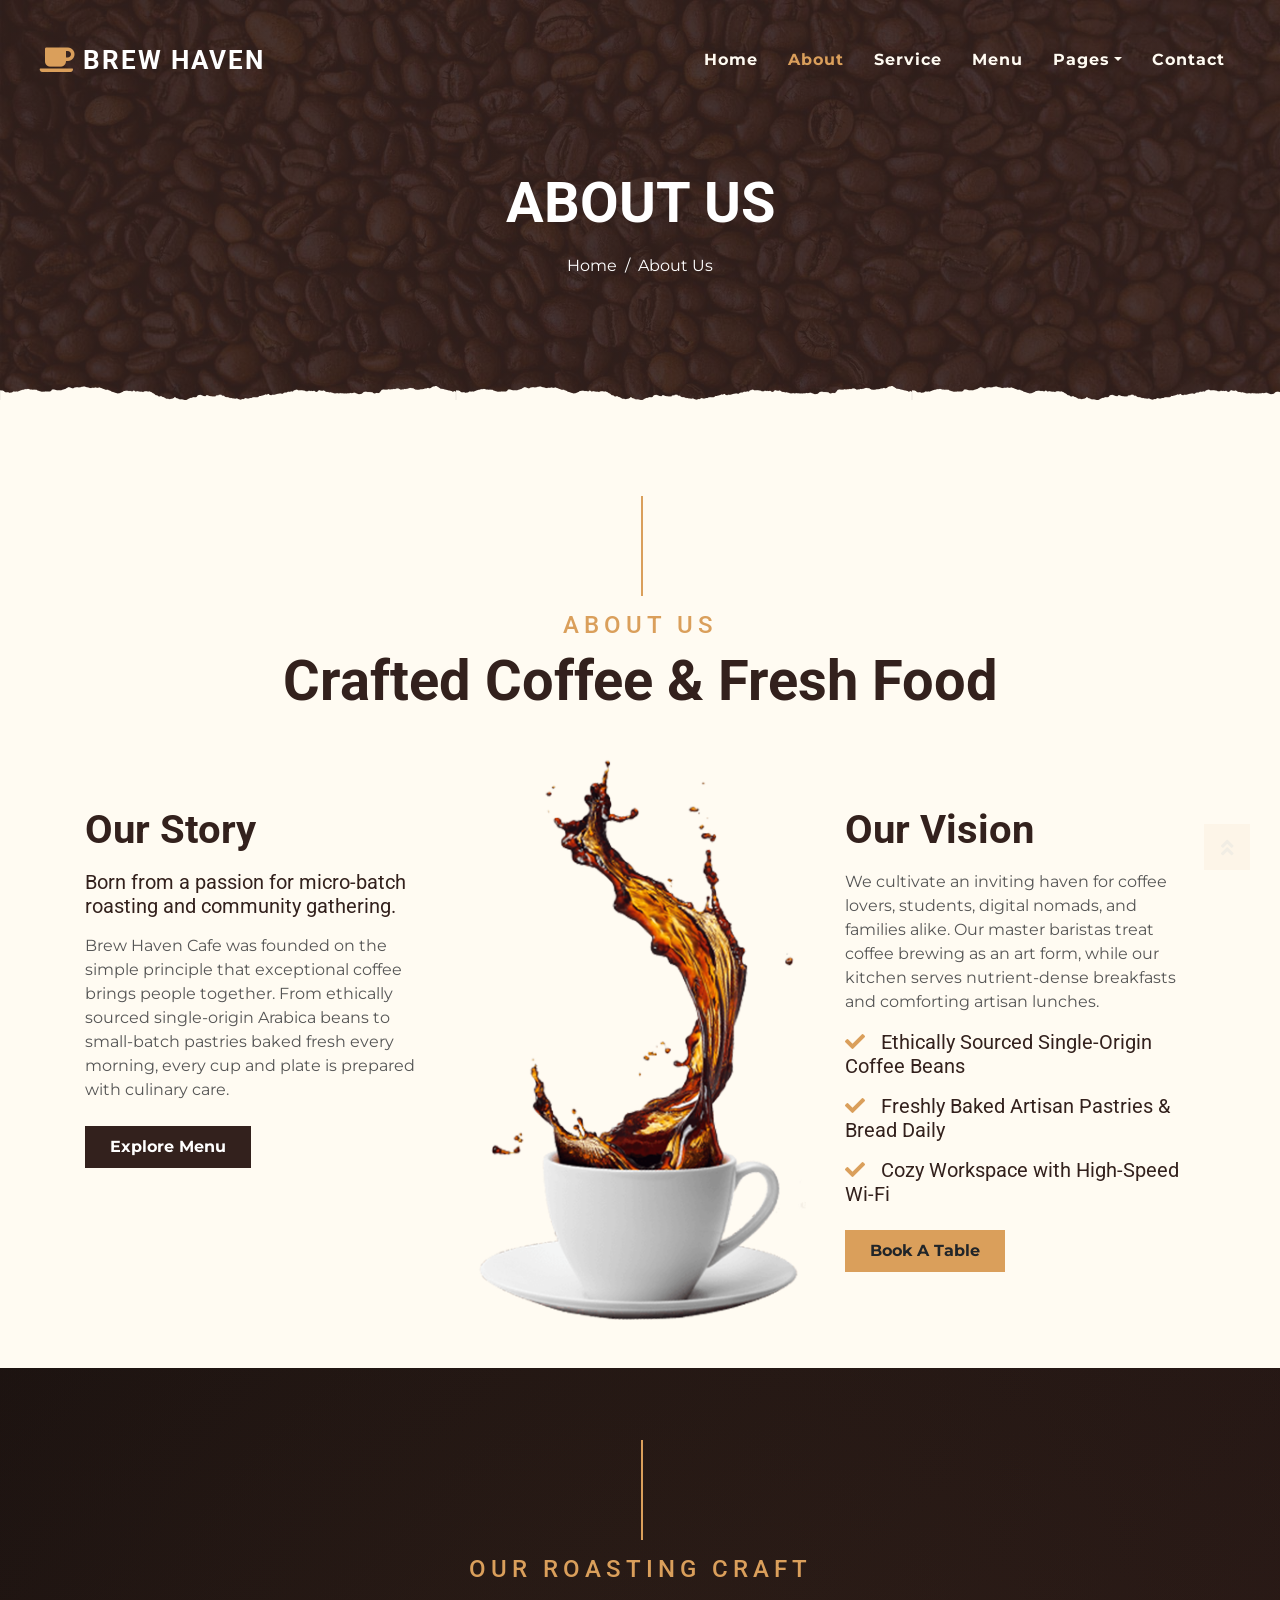
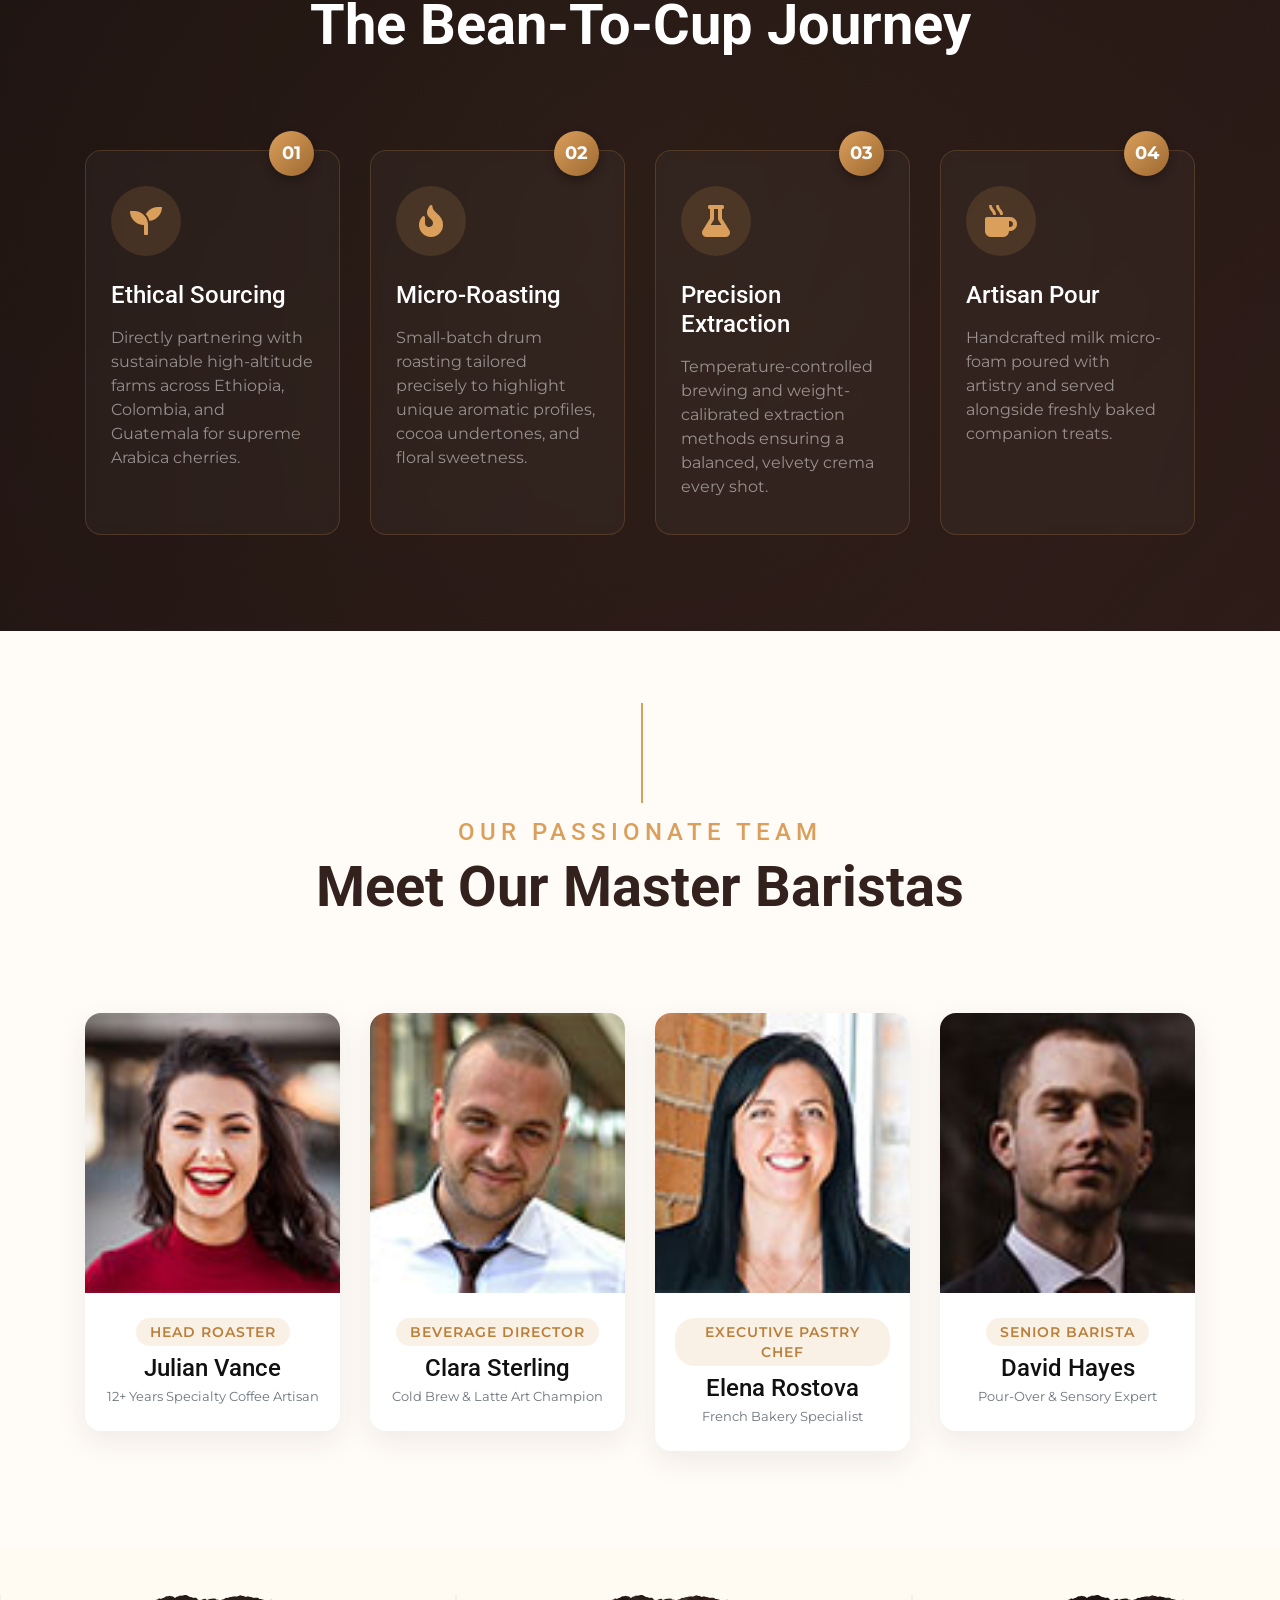
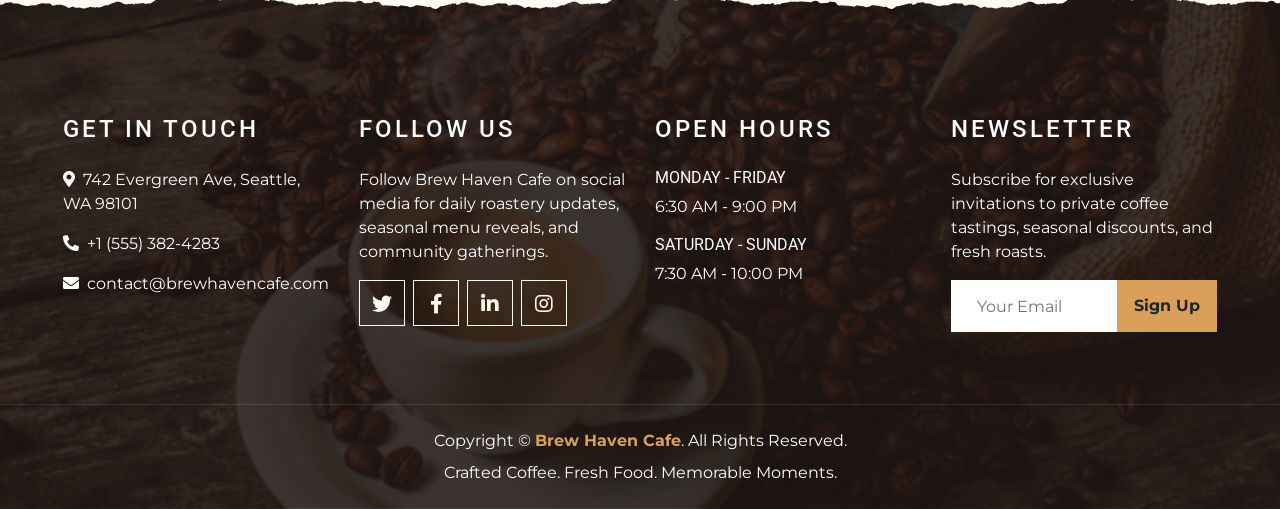
==== about.html @ 4aa2dfe3 "feat: Brew Haven Cafe - Full Premium Rebrand - Applied Dark Tech & Artisan design system site-wide -" ====
<!DOCTYPE html>
<html lang="en">

<head>
    <meta charset="utf-8">
    <title>About Us - Brew Haven Cafe</title>
    <meta content="width=device-width, initial-scale=1.0" name="viewport">
    <meta content="Brew Haven Cafe Story, Artisan Coffee Roasters, Organic Bakery, Specialty Coffee Seattle" name="keywords">
    <meta content="Discover the story and passion behind Brew Haven Cafe, serving handcrafted single-origin coffee and artisan food in a warm community setting." name="description">

    <!-- Favicon -->
    <link rel="icon" type="image/png" href="img/favicon.png">
    <link rel="apple-touch-icon" href="img/favicon.png">
    <meta name="theme-color" content="#33211D">

    <!-- Google Font -->
    <link rel="preconnect" href="https://fonts.gstatic.com">
    <link href="https://fonts.googleapis.com/css2?family=Montserrat:wght@200;400;600;700&family=Roboto:wght@400;500;700&display=swap" rel="stylesheet"> 

    <!-- Font Awesome -->
    <link href="https://cdnjs.cloudflare.com/ajax/libs/font-awesome/5.10.0/css/all.min.css" rel="stylesheet">

    <!-- Libraries Stylesheet -->
    <link href="lib/owlcarousel/assets/owl.carousel.min.css" rel="stylesheet">
    <link href="lib/tempusdominus/css/tempusdominus-bootstrap-4.min.css" rel="stylesheet" />

    <!-- Customized Bootstrap Stylesheet -->
    <link href="css/style.min.css" rel="stylesheet">

    <!-- Custom Coffee Cursor -->
    <link href="css/cursor.css" rel="stylesheet">

    <!-- Unique Custom Animations & Section Styles -->
    <style>
        /* Keyframe Animations */
        @keyframes floatPulse {
            0% { transform: translateY(0px); box-shadow: 0 5px 15px rgba(218, 159, 91, 0.2); }
            50% { transform: translateY(-8px); box-shadow: 0 15px 25px rgba(218, 159, 91, 0.4); }
            100% { transform: translateY(0px); box-shadow: 0 5px 15px rgba(218, 159, 91, 0.2); }
        }

        @keyframes iconRotateGlow {
            0% { transform: rotate(0deg) scale(1); }
            50% { transform: rotate(180deg) scale(1.1); }
            100% { transform: rotate(360deg) scale(1); }
        }

        /* Section 1: Bean-To-Cup Craft Journey Styles */
        .craft-journey-sec {
            background: linear-gradient(135deg, #1b1210 0%, #2b1a17 100%);
            position: relative;
            overflow: hidden;
        }

        .craft-journey-sec::before {
            content: '';
            position: absolute;
            top: -50%;
            left: -50%;
            width: 200%;
            height: 200%;
            background: radial-gradient(circle, rgba(218, 159, 91, 0.05) 0%, transparent 60%);
            pointer-events: none;
        }

        .craft-card {
            background: rgba(255, 255, 255, 0.03);
            border: 1px solid rgba(218, 159, 91, 0.2);
            border-radius: 16px;
            padding: 35px 25px;
            transition: all 0.4s cubic-bezier(0.165, 0.84, 0.44, 1);
            position: relative;
            z-index: 1;
            height: 100%;
            backdrop-filter: blur(5px);
        }

        .craft-card:hover {
            transform: translateY(-12px);
            background: rgba(255, 255, 255, 0.07);
            border-color: #da9f5b;
            box-shadow: 0 20px 40px rgba(0, 0, 0, 0.5), 0 0 20px rgba(218, 159, 91, 0.3);
        }

        .craft-step-badge {
            position: absolute;
            top: -20px;
            right: 25px;
            width: 45px;
            height: 45px;
            background: linear-gradient(135deg, #da9f5b, #9e6931);
            color: #ffffff;
            font-weight: 700;
            font-size: 1.1rem;
            border-radius: 50%;
            display: flex;
            align-items: center;
            justify-content: center;
            box-shadow: 0 4px 10px rgba(0, 0, 0, 0.3);
            transition: all 0.3s ease;
        }

        .craft-card:hover .craft-step-badge {
            transform: scale(1.15) rotate(10deg);
            background: linear-gradient(135deg, #ffffff, #da9f5b);
            color: #33211d;
        }

        .craft-icon-box {
            width: 70px;
            height: 70px;
            border-radius: 50%;
            background: rgba(218, 159, 91, 0.15);
            color: #da9f5b;
            display: flex;
            align-items: center;
            justify-content: center;
            font-size: 2rem;
            margin-bottom: 25px;
            transition: all 0.4s ease;
            animation: floatPulse 4s infinite ease-in-out;
        }

        .craft-card:hover .craft-icon-box {
            background: #da9f5b;
            color: #ffffff;
            animation: iconRotateGlow 0.8s ease forwards;
        }

        /* Section 2: Master Artisans & Baristas Styles */
        .barista-sec {
            background: #fffbf7;
            position: relative;
        }

        .barista-card {
            border-radius: 16px;
            overflow: hidden;
            background: #ffffff;
            box-shadow: 0 10px 30px rgba(51, 33, 29, 0.08);
            transition: all 0.4s ease;
            position: relative;
        }

        .barista-card:hover {
            transform: translateY(-10px);
            box-shadow: 0 20px 40px rgba(51, 33, 29, 0.18);
        }

        .barista-img-wrap {
            position: relative;
            overflow: hidden;
            height: 280px;
        }

        .barista-img-wrap img {
            width: 100%;
            height: 100%;
            object-fit: cover;
            transition: transform 0.6s cubic-bezier(0.165, 0.84, 0.44, 1);
        }

        .barista-card:hover .barista-img-wrap img {
            transform: scale(1.12);
        }

        .barista-social-overlay {
            position: absolute;
            top: 0;
            left: 0;
            width: 100%;
            height: 100%;
            background: rgba(51, 33, 29, 0.75);
            display: flex;
            align-items: center;
            justify-content: center;
            gap: 12px;
            opacity: 0;
            transition: all 0.4s ease;
            backdrop-filter: blur(3px);
        }

        .barista-card:hover .barista-social-overlay {
            opacity: 1;
        }

        .barista-social-btn {
            width: 42px;
            height: 42px;
            border-radius: 50%;
            background: #da9f5b;
            color: #ffffff;
            display: flex;
            align-items: center;
            justify-content: center;
            font-size: 1.1rem;
            text-decoration: none;
            transition: all 0.3s ease;
            transform: translateY(20px);
        }

        .barista-card:hover .barista-social-btn {
            transform: translateY(0);
        }

        .barista-social-btn:hover {
            background: #ffffff;
            color: #33211d;
            transform: scale(1.15) !important;
        }

        .barista-info {
            padding: 25px 20px;
            position: relative;
        }

        .barista-title-tag {
            display: inline-block;
            padding: 4px 14px;
            background: rgba(218, 159, 91, 0.15);
            color: #ba7f3b;
            font-size: 0.85rem;
            font-weight: 600;
            border-radius: 20px;
            margin-bottom: 8px;
            text-transform: uppercase;
            letter-spacing: 1px;
        }
    </style>
</head>

<body>
    <!-- Navbar Start -->
    <div class="container-fluid p-0 nav-bar">
        <nav class="navbar navbar-expand-lg bg-none navbar-dark py-3">
            <a href="index.html" class="navbar-brand px-lg-4 m-0 d-flex align-items-center">
                <i class="fa fa-coffee text-primary mr-2" style="font-size: 1.75rem;"></i>
                <h2 class="m-0 font-weight-bold text-uppercase text-white" style="font-size: 1.6rem; letter-spacing: 2px;">BREW HAVEN</h2>
            </a>
            <button type="button" class="navbar-toggler" data-toggle="collapse" data-target="#navbarCollapse">
                <span class="navbar-toggler-icon"></span>
            </button>
            <div class="collapse navbar-collapse justify-content-between" id="navbarCollapse">
                <div class="navbar-nav ml-auto p-4">
                    <a href="index.html" class="nav-item nav-link">Home</a>
                    <a href="about.html" class="nav-item nav-link active">About</a>
                    <a href="service.html" class="nav-item nav-link">Service</a>
                    <a href="menu.html" class="nav-item nav-link">Menu</a>
                    <div class="nav-item dropdown">
                        <a href="#" class="nav-link dropdown-toggle" data-toggle="dropdown">Pages</a>
                        <div class="dropdown-menu text-capitalize">
                            <a href="reservation.html" class="dropdown-item">Reservation</a>
                            <a href="testimonial.html" class="dropdown-item">Testimonial</a>
                        </div>
                    </div>
                    <a href="contact.html" class="nav-item nav-link">Contact</a>
                </div>
            </div>
        </nav>
    </div>
    <!-- Navbar End -->


    <!-- Page Header Start -->
    <div class="container-fluid page-header mb-5 position-relative overlay-bottom">
        <div class="d-flex flex-column align-items-center justify-content-center pt-0 pt-lg-5" style="min-height: 400px">
            <h1 class="display-4 mb-3 mt-0 mt-lg-5 text-white text-uppercase">About Us</h1>
            <div class="d-inline-flex mb-lg-5">
                <p class="m-0 text-white"><a class="text-white" href="index.html">Home</a></p>
                <p class="m-0 text-white px-2">/</p>
                <p class="m-0 text-white">About Us</p>
            </div>
        </div>
    </div>
    <!-- Page Header End -->


    <!-- About Start -->
    <div class="container-fluid py-5">
        <div class="container">
            <div class="section-title">
                <h4 class="text-primary text-uppercase" style="letter-spacing: 5px;">About Us</h4>
                <h1 class="display-4">Crafted Coffee & Fresh Food</h1>
            </div>
            <div class="row">
                <div class="col-lg-4 py-0 py-lg-5">
                    <h1 class="mb-3">Our Story</h1>
                    <h5 class="mb-3">Born from a passion for micro-batch roasting and community gathering.</h5>
                    <p>Brew Haven Cafe was founded on the simple principle that exceptional coffee brings people together. From ethically sourced single-origin Arabica beans to small-batch pastries baked fresh every morning, every cup and plate is prepared with culinary care.</p>
                    <a href="menu.html" class="btn btn-secondary font-weight-bold py-2 px-4 mt-2">Explore Menu</a>
                </div>
                <div class="col-lg-4 py-5 py-lg-0" style="min-height: 500px;">
                    <div class="position-relative h-100">
                        <img class="position-absolute w-100 h-100" src="img/about.png" style="object-fit: cover;" alt="Brew Haven Cafe Ambience">
                    </div>
                </div>
                <div class="col-lg-4 py-0 py-lg-5">
                    <h1 class="mb-3">Our Vision</h1>
                    <p>We cultivate an inviting haven for coffee lovers, students, digital nomads, and families alike. Our master baristas treat coffee brewing as an art form, while our kitchen serves nutrient-dense breakfasts and comforting artisan lunches.</p>
                    <h5 class="mb-3"><i class="fa fa-check text-primary mr-3"></i>Ethically Sourced Single-Origin Coffee Beans</h5>
                    <h5 class="mb-3"><i class="fa fa-check text-primary mr-3"></i>Freshly Baked Artisan Pastries & Bread Daily</h5>
                    <h5 class="mb-3"><i class="fa fa-check text-primary mr-3"></i>Cozy Workspace with High-Speed Wi-Fi</h5>
                    <a href="reservation.html" class="btn btn-primary font-weight-bold py-2 px-4 mt-2">Book A Table</a>
                </div>
            </div>
        </div>
    </div>
    <!-- About End -->


    <!-- NEW UNIQUE SECTION 1: Bean-To-Cup Craft Journey Start -->
    <div class="container-fluid py-5 craft-journey-sec">
        <div class="container py-4">
            <div class="section-title text-center mb-5">
                <h4 class="text-primary text-uppercase" style="letter-spacing: 5px;">Our Roasting Craft</h4>
                <h1 class="display-4 text-white">The Bean-To-Cup Journey</h1>
            </div>
            <div class="row">
                <div class="col-lg-3 col-md-6 mb-4">
                    <div class="craft-card">
                        <div class="craft-step-badge">01</div>
                        <div class="craft-icon-box">
                            <i class="fa fa-seedling"></i>
                        </div>
                        <h4 class="text-white mb-3">Ethical Sourcing</h4>
                        <p class="text-white-50 m-0">Directly partnering with sustainable high-altitude farms across Ethiopia, Colombia, and Guatemala for supreme Arabica cherries.</p>
                    </div>
                </div>
                <div class="col-lg-3 col-md-6 mb-4">
                    <div class="craft-card">
                        <div class="craft-step-badge">02</div>
                        <div class="craft-icon-box">
                            <i class="fa fa-fire"></i>
                        </div>
                        <h4 class="text-white mb-3">Micro-Roasting</h4>
                        <p class="text-white-50 m-0">Small-batch drum roasting tailored precisely to highlight unique aromatic profiles, cocoa undertones, and floral sweetness.</p>
                    </div>
                </div>
                <div class="col-lg-3 col-md-6 mb-4">
                    <div class="craft-card">
                        <div class="craft-step-badge">03</div>
                        <div class="craft-icon-box">
                            <i class="fa fa-flask"></i>
                        </div>
                        <h4 class="text-white mb-3">Precision Extraction</h4>
                        <p class="text-white-50 m-0">Temperature-controlled brewing and weight-calibrated extraction methods ensuring a balanced, velvety crema every shot.</p>
                    </div>
                </div>
                <div class="col-lg-3 col-md-6 mb-4">
                    <div class="craft-card">
                        <div class="craft-step-badge">04</div>
                        <div class="craft-icon-box">
                            <i class="fa fa-mug-hot"></i>
                        </div>
                        <h4 class="text-white mb-3">Artisan Pour</h4>
                        <p class="text-white-50 m-0">Handcrafted milk micro-foam poured with artistry and served alongside freshly baked companion treats.</p>
                    </div>
                </div>
            </div>
        </div>
    </div>
    <!-- NEW UNIQUE SECTION 1: Bean-To-Cup Craft Journey End -->


    <!-- NEW UNIQUE SECTION 2: Master Artisans & Baristas Start -->
    <div class="container-fluid py-5 barista-sec">
        <div class="container py-4">
            <div class="section-title text-center mb-5">
                <h4 class="text-primary text-uppercase" style="letter-spacing: 5px;">Our Passionate Team</h4>
                <h1 class="display-4">Meet Our Master Baristas</h1>
            </div>
            <div class="row">
                <div class="col-lg-3 col-md-6 mb-4">
                    <div class="barista-card">
                        <div class="barista-img-wrap">
                            <img src="img/testimonial-1.jpg" alt="Julian Vance - Master Roaster">
                            <div class="barista-social-overlay">
                                <a href="#" class="barista-social-btn"><i class="fab fa-instagram"></i></a>
                                <a href="#" class="barista-social-btn"><i class="fab fa-twitter"></i></a>
                                <a href="#" class="barista-social-btn"><i class="fab fa-linkedin-in"></i></a>
                            </div>
                        </div>
                        <div class="barista-info text-center">
                            <span class="barista-title-tag">Head Roaster</span>
                            <h4 class="mb-1 text-dark">Julian Vance</h4>
                            <p class="text-muted small m-0">12+ Years Specialty Coffee Artisan</p>
                        </div>
                    </div>
                </div>
                <div class="col-lg-3 col-md-6 mb-4">
                    <div class="barista-card">
                        <div class="barista-img-wrap">
                            <img src="img/testimonial-2.jpg" alt="Clara Sterling - Lead Mixologist">
                            <div class="barista-social-overlay">
                                <a href="#" class="barista-social-btn"><i class="fab fa-instagram"></i></a>
                                <a href="#" class="barista-social-btn"><i class="fab fa-twitter"></i></a>
                                <a href="#" class="barista-social-btn"><i class="fab fa-linkedin-in"></i></a>
                            </div>
                        </div>
                        <div class="barista-info text-center">
                            <span class="barista-title-tag">Beverage Director</span>
                            <h4 class="mb-1 text-dark">Clara Sterling</h4>
                            <p class="text-muted small m-0">Cold Brew & Latte Art Champion</p>
                        </div>
                    </div>
                </div>
                <div class="col-lg-3 col-md-6 mb-4">
                    <div class="barista-card">
                        <div class="barista-img-wrap">
                            <img src="img/testimonial-3.jpg" alt="Elena Rostova - Executive Chef">
                            <div class="barista-social-overlay">
                                <a href="#" class="barista-social-btn"><i class="fab fa-instagram"></i></a>
                                <a href="#" class="barista-social-btn"><i class="fab fa-twitter"></i></a>
                                <a href="#" class="barista-social-btn"><i class="fab fa-linkedin-in"></i></a>
                            </div>
                        </div>
                        <div class="barista-info text-center">
                            <span class="barista-title-tag">Executive Pastry Chef</span>
                            <h4 class="mb-1 text-dark">Elena Rostova</h4>
                            <p class="text-muted small m-0">French Bakery Specialist</p>
                        </div>
                    </div>
                </div>
                <div class="col-lg-3 col-md-6 mb-4">
                    <div class="barista-card">
                        <div class="barista-img-wrap">
                            <img src="img/testimonial-4.jpg" alt="David Hayes - Senior Barista">
                            <div class="barista-social-overlay">
                                <a href="#" class="barista-social-btn"><i class="fab fa-instagram"></i></a>
                                <a href="#" class="barista-social-btn"><i class="fab fa-twitter"></i></a>
                                <a href="#" class="barista-social-btn"><i class="fab fa-linkedin-in"></i></a>
                            </div>
                        </div>
                        <div class="barista-info text-center">
                            <span class="barista-title-tag">Senior Barista</span>
                            <h4 class="mb-1 text-dark">David Hayes</h4>
                            <p class="text-muted small m-0">Pour-Over & Sensory Expert</p>
                        </div>
                    </div>
                </div>
            </div>
        </div>
    </div>
    <!-- NEW UNIQUE SECTION 2: Master Artisans & Baristas End -->


    <!-- Footer Start -->
    <div class="container-fluid footer text-white mt-5 pt-5 px-0 position-relative overlay-top">
        <div class="row mx-0 pt-5 px-sm-3 px-lg-5 mt-4">
            <div class="col-lg-3 col-md-6 mb-5">
                <h4 class="text-white text-uppercase mb-4" style="letter-spacing: 3px;">Get In Touch</h4>
                <p><i class="fa fa-map-marker-alt mr-2"></i>742 Evergreen Ave, Seattle, WA 98101</p>
                <p><i class="fa fa-phone-alt mr-2"></i>+1 (555) 382-4283</p>
                <p class="m-0"><i class="fa fa-envelope mr-2"></i>contact@brewhavencafe.com</p>
            </div>
            <div class="col-lg-3 col-md-6 mb-5">
                <h4 class="text-white text-uppercase mb-4" style="letter-spacing: 3px;">Follow Us</h4>
                <p>Follow Brew Haven Cafe on social media for daily roastery updates, seasonal menu reveals, and community gatherings.</p>
                <div class="d-flex justify-content-start">
                    <a class="btn btn-lg btn-outline-light btn-lg-square mr-2" href="#"><i class="fab fa-twitter"></i></a>
                    <a class="btn btn-lg btn-outline-light btn-lg-square mr-2" href="#"><i class="fab fa-facebook-f"></i></a>
                    <a class="btn btn-lg btn-outline-light btn-lg-square mr-2" href="#"><i class="fab fa-linkedin-in"></i></a>
                    <a class="btn btn-lg btn-outline-light btn-lg-square" href="#"><i class="fab fa-instagram"></i></a>
                </div>
            </div>
            <div class="col-lg-3 col-md-6 mb-5">
                <h4 class="text-white text-uppercase mb-4" style="letter-spacing: 3px;">Open Hours</h4>
                <div>
                    <h6 class="text-white text-uppercase">Monday - Friday</h6>
                    <p>6:30 AM - 9:00 PM</p>
                    <h6 class="text-white text-uppercase">Saturday - Sunday</h6>
                    <p>7:30 AM - 10:00 PM</p>
                </div>
            </div>
            <div class="col-lg-3 col-md-6 mb-5">
                <h4 class="text-white text-uppercase mb-4" style="letter-spacing: 3px;">Newsletter</h4>
                <p>Subscribe for exclusive invitations to private coffee tastings, seasonal discounts, and fresh roasts.</p>
                <div class="w-100">
                    <div class="input-group">
                        <input type="text" class="form-control border-light" style="padding: 25px;" placeholder="Your Email">
                        <div class="input-group-append">
                            <button class="btn btn-primary font-weight-bold px-3">Sign Up</button>
                        </div>
                    </div>
                </div>
            </div>
        </div>
        <div class="container-fluid text-center text-white border-top mt-4 py-4 px-sm-3 px-md-5" style="border-color: rgba(256, 256, 256, .1) !important;">
            <p class="mb-2 text-white">Copyright &copy; <a class="font-weight-bold" href="#">Brew Haven Cafe</a>. All Rights Reserved.</p>
            <p class="m-0 text-white">Crafted Coffee. Fresh Food. Memorable Moments.</p>
        </div>
    </div>
    <!-- Footer End -->


    <!-- Back to Top -->
    <a href="#" class="btn btn-lg btn-primary btn-lg-square back-to-top"><i class="fa fa-angle-double-up"></i></a>


    <!-- JavaScript Libraries -->
    <script src="https://code.jquery.com/jquery-3.4.1.min.js"></script>
    <script src="https://stackpath.bootstrapcdn.com/bootstrap/4.4.1/js/bootstrap.bundle.min.js"></script>
    <script src="lib/easing/easing.min.js"></script>
    <script src="lib/waypoints/waypoints.min.js"></script>
    <script src="lib/owlcarousel/owl.carousel.min.js"></script>
    <script src="lib/tempusdominus/js/moment.min.js"></script>
    <script src="lib/tempusdominus/js/moment-timezone.min.js"></script>
    <script src="lib/tempusdominus/js/tempusdominus-bootstrap-4.min.js"></script>

    <!-- Contact Javascript File -->
    <script src="mail/jqBootstrapValidation.min.js"></script>
    <script src="mail/contact.js"></script>

    <!-- Template Javascript -->
    <script src="js/main.js"></script>

    <!-- Custom Coffee Cursor -->
    <script src="js/cursor.js"></script>
</body>

</html>
---- css/cursor.css ----
/* ============================================
   BREW HAVEN — Custom Coffee Cursor
   ============================================ */

/* Hide default cursor site-wide */
*, *::before, *::after {
    cursor: none !important;
}

/* ---- Main cursor: coffee cup icon ---- */
#brew-cursor {
    position: fixed;
    top: 0;
    left: 0;
    width: 38px;
    height: 38px;
    pointer-events: none;
    z-index: 99999;
    transform: translate(-50%, -50%);
    transition: transform 0.12s ease, opacity 0.3s ease;
    will-change: transform, left, top;
}

#brew-cursor .cursor-icon {
    display: flex;
    align-items: center;
    justify-content: center;
    width: 38px;
    height: 38px;
    background: radial-gradient(circle at 40% 35%, #c8873a, #33211D);
    border-radius: 50%;
    box-shadow:
        0 0 0 2px rgba(218, 159, 91, 0.5),
        0 4px 16px rgba(51, 33, 29, 0.6);
    font-size: 16px;
    color: #fff;
    transition:
        background 0.25s ease,
        box-shadow 0.25s ease,
        transform 0.18s cubic-bezier(0.34, 1.56, 0.64, 1);
}

/* Pulse ring around coffee cup */
#brew-cursor .cursor-ring {
    position: absolute;
    inset: -6px;
    border-radius: 50%;
    border: 2px solid rgba(218, 159, 91, 0.55);
    animation: cursorRingPulse 2s ease-in-out infinite;
}

@keyframes cursorRingPulse {
    0%, 100% { transform: scale(1);   opacity: 0.55; }
    50%       { transform: scale(1.3); opacity: 0.15; }
}

/* Steam wisps on the icon */
#brew-cursor .cursor-steam {
    position: absolute;
    top: -8px;
    left: 50%;
    transform: translateX(-50%);
    display: flex;
    gap: 4px;
}

#brew-cursor .cursor-steam span {
    width: 2px;
    height: 6px;
    background: rgba(255, 255, 255, 0.7);
    border-radius: 4px;
    animation: steamRise 1.4s ease-in-out infinite;
    transform-origin: bottom center;
}

#brew-cursor .cursor-steam span:nth-child(2) { animation-delay: 0.25s; }
#brew-cursor .cursor-steam span:nth-child(3) { animation-delay: 0.5s; }

@keyframes steamRise {
    0%   { opacity: 0;   transform: translateY(0)  scaleX(1); }
    40%  { opacity: 0.9; transform: translateY(-5px) scaleX(0.8); }
    100% { opacity: 0;   transform: translateY(-10px) scaleX(0.5); }
}

/* ---- Trailing dot that lags behind ---- */
#brew-trail {
    position: fixed;
    top: 0;
    left: 0;
    width: 8px;
    height: 8px;
    background: rgba(218, 159, 91, 0.75);
    border-radius: 50%;
    pointer-events: none;
    z-index: 99998;
    transform: translate(-50%, -50%);
    transition: width 0.2s, height 0.2s, background 0.2s;
    will-change: left, top;
}

/* ---- Hover state: grow & glow ---- */
body.cursor-hover #brew-cursor .cursor-icon {
    transform: scale(1.35);
    box-shadow:
        0 0 0 3px rgba(218, 159, 91, 0.8),
        0 0 22px rgba(218, 159, 91, 0.5),
        0 6px 20px rgba(51, 33, 29, 0.8);
    background: radial-gradient(circle at 40% 35%, #e8a84a, #5a3520);
}

body.cursor-hover #brew-trail {
    width: 14px;
    height: 14px;
    background: rgba(218, 159, 91, 0.4);
}

/* ---- Click state: squish ---- */
body.cursor-click #brew-cursor .cursor-icon {
    transform: scale(0.8);
    box-shadow:
        0 0 0 5px rgba(218, 159, 91, 0.9),
        0 0 30px rgba(218, 159, 91, 0.7);
}

/* ---- Hide when cursor leaves window ---- */
#brew-cursor.hidden,
#brew-trail.hidden {
    opacity: 0;
}
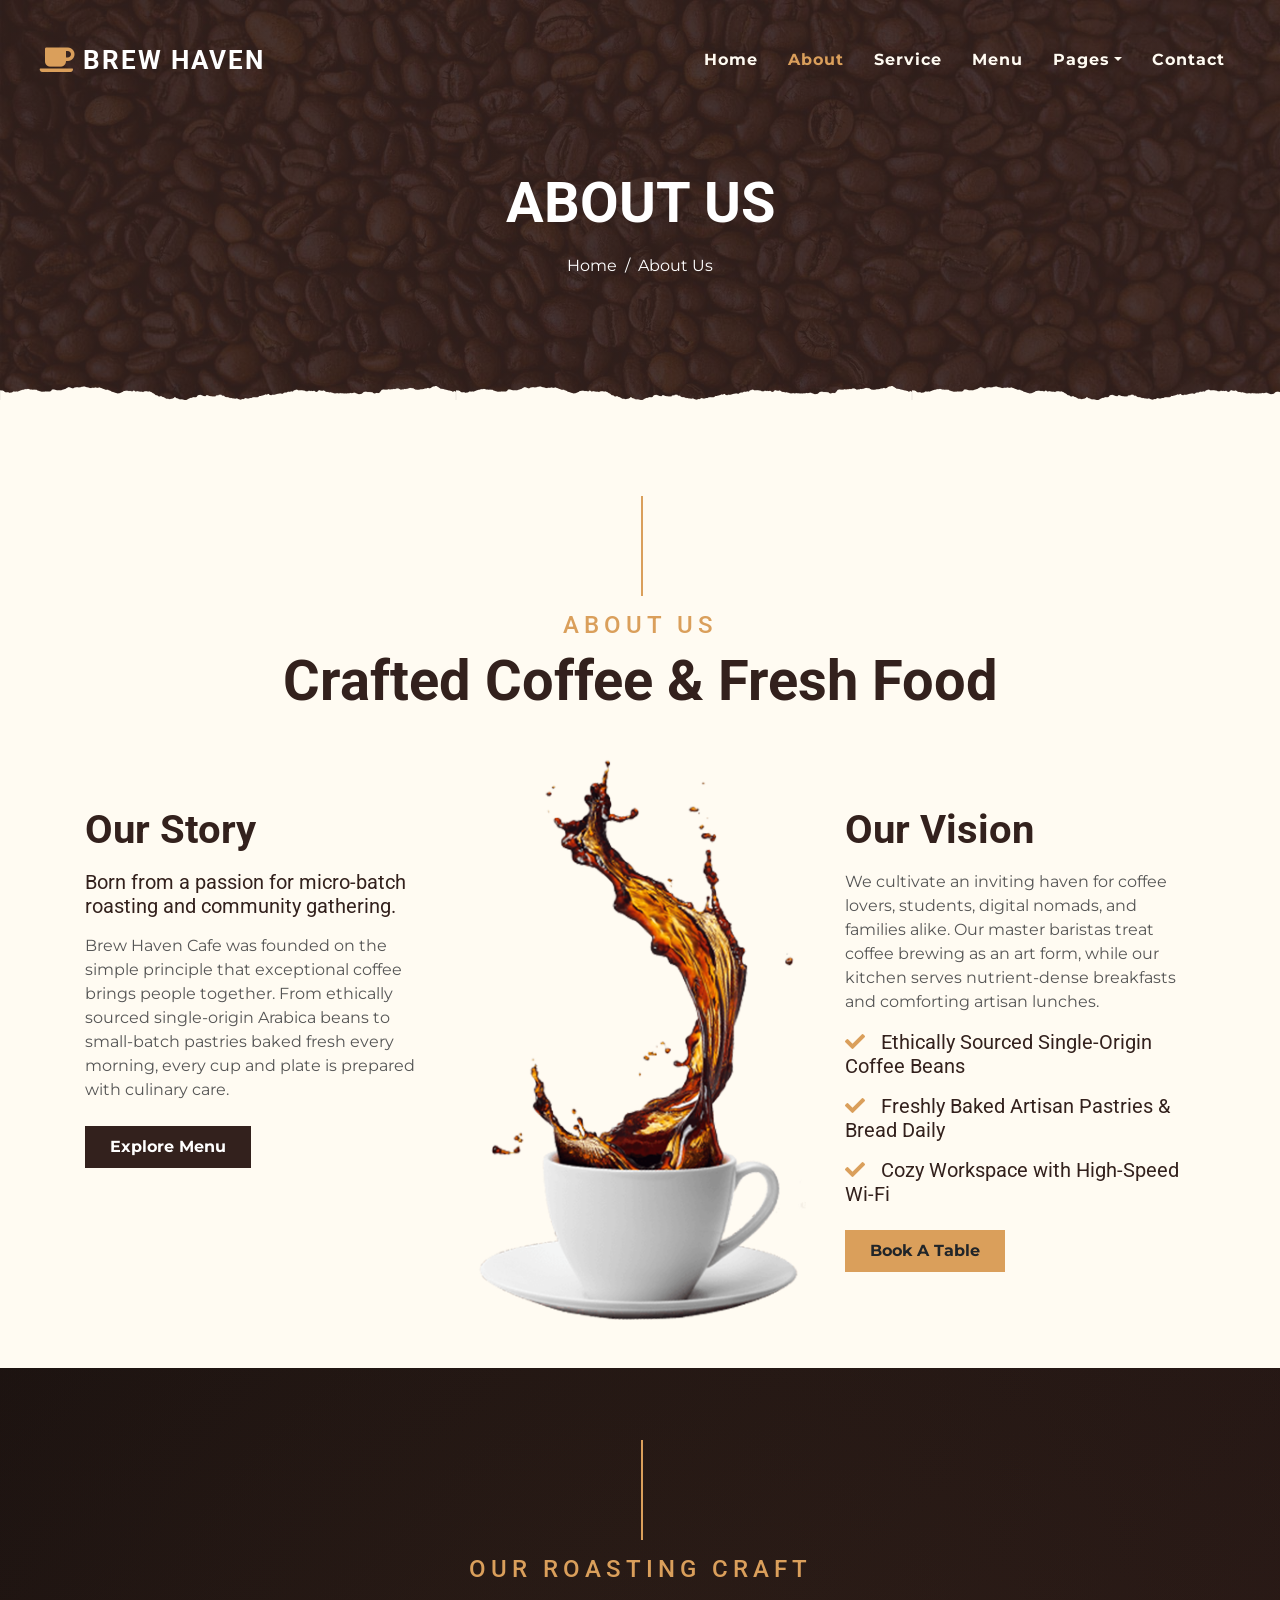
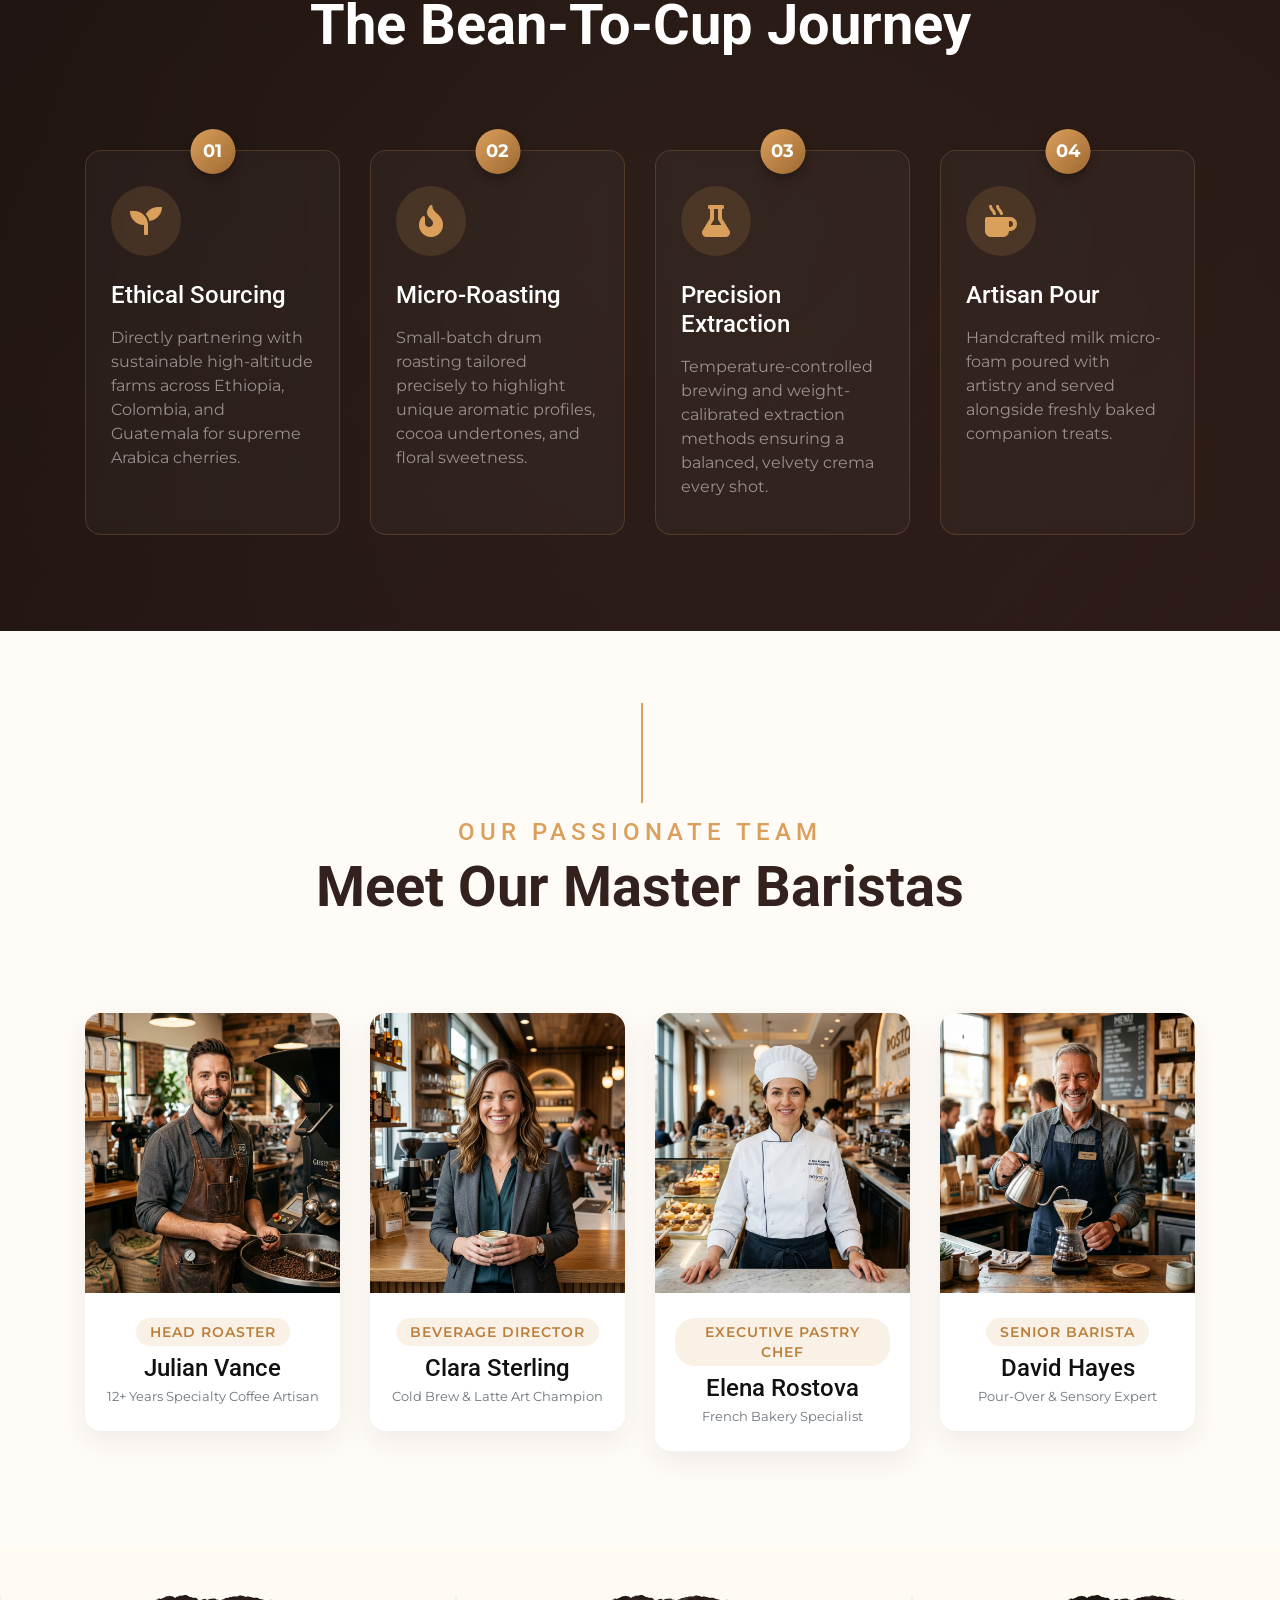
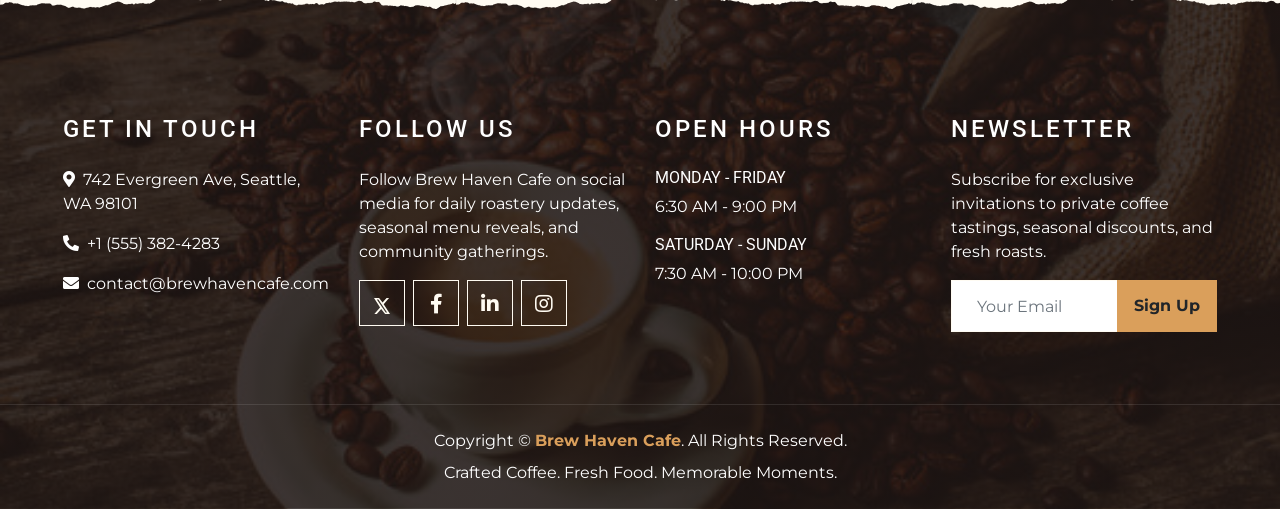
==== commit 9f8819fe: "Update site styling, responsiveness, brand logos, and media layouts" ====
--- a/about.html
+++ b/about.html
@@ -84,8 +84,9 @@
 
         .craft-step-badge {
             position: absolute;
-            top: -20px;
-            right: 25px;
+            top: -22px;
+            left: 50%;
+            transform: translateX(-50%);
             width: 45px;
             height: 45px;
             background: linear-gradient(135deg, #da9f5b, #9e6931);
@@ -101,7 +102,7 @@
         }
 
         .craft-card:hover .craft-step-badge {
-            transform: scale(1.15) rotate(10deg);
+            transform: translateX(-50%) scale(1.15) rotate(10deg);
             background: linear-gradient(135deg, #ffffff, #da9f5b);
             color: #33211d;
         }
@@ -373,10 +374,10 @@
                 <div class="col-lg-3 col-md-6 mb-4">
                     <div class="barista-card">
                         <div class="barista-img-wrap">
-                            <img src="img/testimonial-1.jpg" alt="Julian Vance - Master Roaster">
+                            <img src="img/barista-1.jpg" alt="Julian Vance - Master Roaster">
                             <div class="barista-social-overlay">
                                 <a href="#" class="barista-social-btn"><i class="fab fa-instagram"></i></a>
-                                <a href="#" class="barista-social-btn"><i class="fab fa-twitter"></i></a>
+                                <a href="#" class="barista-social-btn" aria-label="X"><svg xmlns="http://www.w3.org/2000/svg" width="16" height="16" fill="currentColor" viewBox="0 0 16 16" style="vertical-align: -0.125em;"><path d="M12.6 0h2.454l-5.36 6.126L16 16h-4.937l-3.867-5.07-4.425 5.07H0.316l5.733-6.554L0 0h5.063l3.495 4.62L12.6 0zm-0.86 14.54h1.36L4.323 1.394H2.864l8.876 13.146z"/></svg></a>
                                 <a href="#" class="barista-social-btn"><i class="fab fa-linkedin-in"></i></a>
                             </div>
                         </div>
@@ -390,10 +391,10 @@
                 <div class="col-lg-3 col-md-6 mb-4">
                     <div class="barista-card">
                         <div class="barista-img-wrap">
-                            <img src="img/testimonial-2.jpg" alt="Clara Sterling - Lead Mixologist">
+                            <img src="img/barista-2.jpg" alt="Clara Sterling - Lead Mixologist">
                             <div class="barista-social-overlay">
                                 <a href="#" class="barista-social-btn"><i class="fab fa-instagram"></i></a>
-                                <a href="#" class="barista-social-btn"><i class="fab fa-twitter"></i></a>
+                                <a href="#" class="barista-social-btn" aria-label="X"><svg xmlns="http://www.w3.org/2000/svg" width="16" height="16" fill="currentColor" viewBox="0 0 16 16" style="vertical-align: -0.125em;"><path d="M12.6 0h2.454l-5.36 6.126L16 16h-4.937l-3.867-5.07-4.425 5.07H0.316l5.733-6.554L0 0h5.063l3.495 4.62L12.6 0zm-0.86 14.54h1.36L4.323 1.394H2.864l8.876 13.146z"/></svg></a>
                                 <a href="#" class="barista-social-btn"><i class="fab fa-linkedin-in"></i></a>
                             </div>
                         </div>
@@ -407,10 +408,10 @@
                 <div class="col-lg-3 col-md-6 mb-4">
                     <div class="barista-card">
                         <div class="barista-img-wrap">
-                            <img src="img/testimonial-3.jpg" alt="Elena Rostova - Executive Chef">
+                            <img src="img/barista-3.jpg" alt="Elena Rostova - Executive Chef">
                             <div class="barista-social-overlay">
                                 <a href="#" class="barista-social-btn"><i class="fab fa-instagram"></i></a>
-                                <a href="#" class="barista-social-btn"><i class="fab fa-twitter"></i></a>
+                                <a href="#" class="barista-social-btn" aria-label="X"><svg xmlns="http://www.w3.org/2000/svg" width="16" height="16" fill="currentColor" viewBox="0 0 16 16" style="vertical-align: -0.125em;"><path d="M12.6 0h2.454l-5.36 6.126L16 16h-4.937l-3.867-5.07-4.425 5.07H0.316l5.733-6.554L0 0h5.063l3.495 4.62L12.6 0zm-0.86 14.54h1.36L4.323 1.394H2.864l8.876 13.146z"/></svg></a>
                                 <a href="#" class="barista-social-btn"><i class="fab fa-linkedin-in"></i></a>
                             </div>
                         </div>
@@ -424,10 +425,10 @@
                 <div class="col-lg-3 col-md-6 mb-4">
                     <div class="barista-card">
                         <div class="barista-img-wrap">
-                            <img src="img/testimonial-4.jpg" alt="David Hayes - Senior Barista">
+                            <img src="img/barista-4.jpg" alt="David Hayes - Senior Barista">
                             <div class="barista-social-overlay">
                                 <a href="#" class="barista-social-btn"><i class="fab fa-instagram"></i></a>
-                                <a href="#" class="barista-social-btn"><i class="fab fa-twitter"></i></a>
+                                <a href="#" class="barista-social-btn" aria-label="X"><svg xmlns="http://www.w3.org/2000/svg" width="16" height="16" fill="currentColor" viewBox="0 0 16 16" style="vertical-align: -0.125em;"><path d="M12.6 0h2.454l-5.36 6.126L16 16h-4.937l-3.867-5.07-4.425 5.07H0.316l5.733-6.554L0 0h5.063l3.495 4.62L12.6 0zm-0.86 14.54h1.36L4.323 1.394H2.864l8.876 13.146z"/></svg></a>
                                 <a href="#" class="barista-social-btn"><i class="fab fa-linkedin-in"></i></a>
                             </div>
                         </div>
@@ -457,7 +458,7 @@
                 <h4 class="text-white text-uppercase mb-4" style="letter-spacing: 3px;">Follow Us</h4>
                 <p>Follow Brew Haven Cafe on social media for daily roastery updates, seasonal menu reveals, and community gatherings.</p>
                 <div class="d-flex justify-content-start">
-                    <a class="btn btn-lg btn-outline-light btn-lg-square mr-2" href="#"><i class="fab fa-twitter"></i></a>
+                    <a class="btn btn-lg btn-outline-light btn-lg-square mr-2" href="#" aria-label="X"><svg xmlns="http://www.w3.org/2000/svg" width="16" height="16" fill="currentColor" viewBox="0 0 16 16" style="vertical-align: -0.125em;"><path d="M12.6 0h2.454l-5.36 6.126L16 16h-4.937l-3.867-5.07-4.425 5.07H0.316l5.733-6.554L0 0h5.063l3.495 4.62L12.6 0zm-0.86 14.54h1.36L4.323 1.394H2.864l8.876 13.146z"/></svg></a>
                     <a class="btn btn-lg btn-outline-light btn-lg-square mr-2" href="#"><i class="fab fa-facebook-f"></i></a>
                     <a class="btn btn-lg btn-outline-light btn-lg-square mr-2" href="#"><i class="fab fa-linkedin-in"></i></a>
                     <a class="btn btn-lg btn-outline-light btn-lg-square" href="#"><i class="fab fa-instagram"></i></a>
